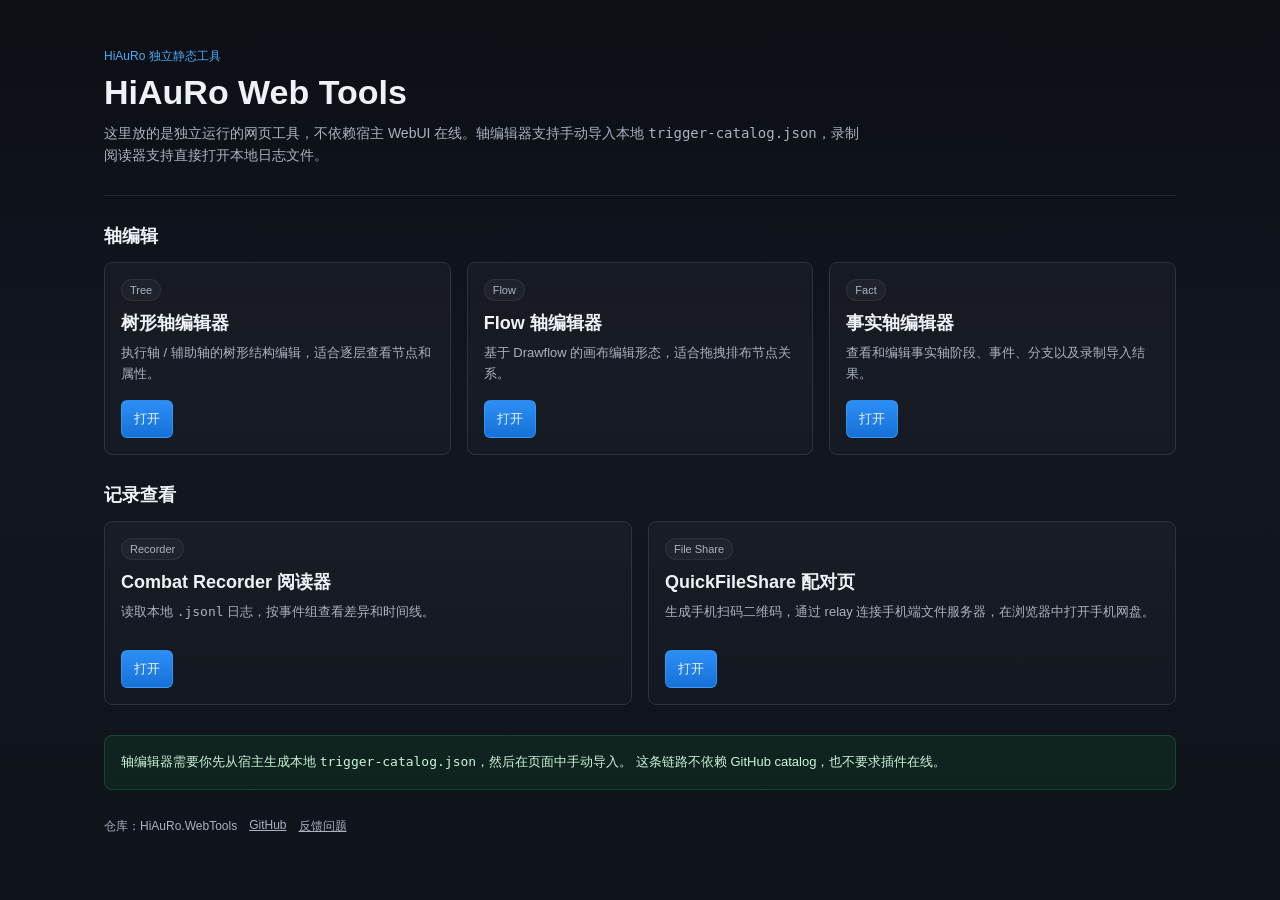
==== index.html @ 72754157 "Add QuickFileShare pairing page" ====
<!DOCTYPE html>
<html lang="zh-CN">
<head>
<meta charset="UTF-8">
<meta name="viewport" content="width=device-width, initial-scale=1.0">
<title>HiAuRo Web Tools</title>
<link rel="icon" href="data:,">
<style>
  :root {
    --bg: #0f1115;
    --panel: #171a21;
    --panel2: #1f2430;
    --bd: #2b3242;
    --tx: #eef2f7;
    --tx2: #a8b2c1;
    --accent: #4dabf7;
    --accent2: #7c4dff;
    --ok: #30d158;
  }
  * { box-sizing: border-box; }
  body {
    margin: 0;
    font-family: "Segoe UI", "Microsoft YaHei", sans-serif;
    background: linear-gradient(180deg, #0c0f14, #121620 45%, #0f131a);
    color: var(--tx);
  }
  .page {
    min-height: 100vh;
    max-width: 1120px;
    margin: 0 auto;
    padding: 40px 24px 32px;
  }
  .hero {
    padding: 8px 0 28px;
    border-bottom: 1px solid rgba(255,255,255,0.08);
    margin-bottom: 28px;
  }
  .eyebrow {
    color: var(--accent);
    font-size: 12px;
    margin-bottom: 8px;
  }
  h1 {
    margin: 0 0 10px;
    font-size: 34px;
    font-weight: 650;
  }
  .sub {
    color: var(--tx2);
    max-width: 760px;
    line-height: 1.6;
    font-size: 14px;
  }
  .section {
    margin-top: 28px;
  }
  .section h2 {
    margin: 0 0 14px;
    font-size: 18px;
    font-weight: 600;
  }
  .grid {
    display: grid;
    grid-template-columns: repeat(auto-fit, minmax(240px, 1fr));
    gap: 16px;
  }
  .card {
    background: linear-gradient(180deg, rgba(255,255,255,0.03), rgba(255,255,255,0.015));
    border: 1px solid var(--bd);
    border-radius: 8px;
    padding: 16px;
    min-height: 184px;
    display: flex;
    flex-direction: column;
    justify-content: space-between;
  }
  .tag {
    display: inline-block;
    font-size: 11px;
    color: var(--tx2);
    background: rgba(255,255,255,0.04);
    border: 1px solid rgba(255,255,255,0.06);
    border-radius: 999px;
    padding: 4px 8px;
    margin-bottom: 10px;
  }
  .title {
    font-size: 18px;
    font-weight: 600;
    margin-bottom: 8px;
  }
  .desc {
    font-size: 13px;
    color: var(--tx2);
    line-height: 1.6;
  }
  .actions {
    display: flex;
    gap: 10px;
    margin-top: 16px;
  }
  .btn {
    appearance: none;
    border: 1px solid rgba(255,255,255,0.08);
    background: var(--panel2);
    color: var(--tx);
    border-radius: 6px;
    padding: 9px 12px;
    font-size: 13px;
    text-decoration: none;
    display: inline-flex;
    align-items: center;
    justify-content: center;
  }
  .btn.primary {
    background: linear-gradient(180deg, #2c8ff6, #1671d8);
    border-color: rgba(77,171,247,0.45);
  }
  .hint {
    margin-top: 30px;
    padding: 16px;
    background: rgba(48, 209, 88, 0.08);
    border: 1px solid rgba(48, 209, 88, 0.2);
    border-radius: 8px;
    color: #c8f7d4;
    font-size: 13px;
    line-height: 1.6;
  }
  footer {
    margin-top: 28px;
    color: var(--tx2);
    font-size: 12px;
    display: flex;
    gap: 12px;
    flex-wrap: wrap;
  }
  footer a { color: inherit; }
</style>
</head>
<body>
<div class="page">
  <section class="hero">
    <div class="eyebrow">HiAuRo 独立静态工具</div>
    <h1>HiAuRo Web Tools</h1>
    <div class="sub">
      这里放的是独立运行的网页工具，不依赖宿主 WebUI 在线。轴编辑器支持手动导入本地
      <code>trigger-catalog.json</code>，录制阅读器支持直接打开本地日志文件。
    </div>
  </section>

  <section class="section">
    <h2>轴编辑</h2>
    <div class="grid">
      <article class="card">
        <div>
          <div class="tag">Tree</div>
          <div class="title">树形轴编辑器</div>
          <div class="desc">执行轴 / 辅助轴的树形结构编辑，适合逐层查看节点和属性。</div>
        </div>
        <div class="actions">
          <a class="btn primary" href="./editor.html">打开</a>
        </div>
      </article>

      <article class="card">
        <div>
          <div class="tag">Flow</div>
          <div class="title">Flow 轴编辑器</div>
          <div class="desc">基于 Drawflow 的画布编辑形态，适合拖拽排布节点关系。</div>
        </div>
        <div class="actions">
          <a class="btn primary" href="./axflow-editor.html">打开</a>
        </div>
      </article>

      <article class="card">
        <div>
          <div class="tag">Fact</div>
          <div class="title">事实轴编辑器</div>
          <div class="desc">查看和编辑事实轴阶段、事件、分支以及录制导入结果。</div>
        </div>
        <div class="actions">
          <a class="btn primary" href="./fact-editor.html">打开</a>
        </div>
      </article>
    </div>
  </section>

  <section class="section">
    <h2>记录查看</h2>
    <div class="grid">
      <article class="card">
        <div>
          <div class="tag">Recorder</div>
          <div class="title">Combat Recorder 阅读器</div>
          <div class="desc">读取本地 <code>.jsonl</code> 日志，按事件组查看差异和时间线。</div>
        </div>
        <div class="actions">
          <a class="btn primary" href="./combat-recorder.html">打开</a>
        </div>
      </article>


      <article class="card">
        <div>
          <div class="tag">File Share</div>
          <div class="title">QuickFileShare 配对页</div>
          <div class="desc">生成手机扫码二维码，通过 relay 连接手机端文件服务器，在浏览器中打开手机网盘。</div>
        </div>
        <div class="actions">
          <a class="btn primary" href="./quickfileshare.html">打开</a>
        </div>
      </article>
    </div>
  </section>

  <div class="hint">
    轴编辑器需要你先从宿主生成本地 <code>trigger-catalog.json</code>，然后在页面中手动导入。
    这条链路不依赖 GitHub catalog，也不要求插件在线。
  </div>

  <footer>
    <span>仓库：HiAuRo.WebTools</span>
    <a href="https://github.com/denghaoxuan991876906/HiAuRo.WebTools">GitHub</a>
    <a href="https://github.com/denghaoxuan991876906/HiAuRo.WebTools/issues">反馈问题</a>
  </footer>
</div>
</body>
</html>
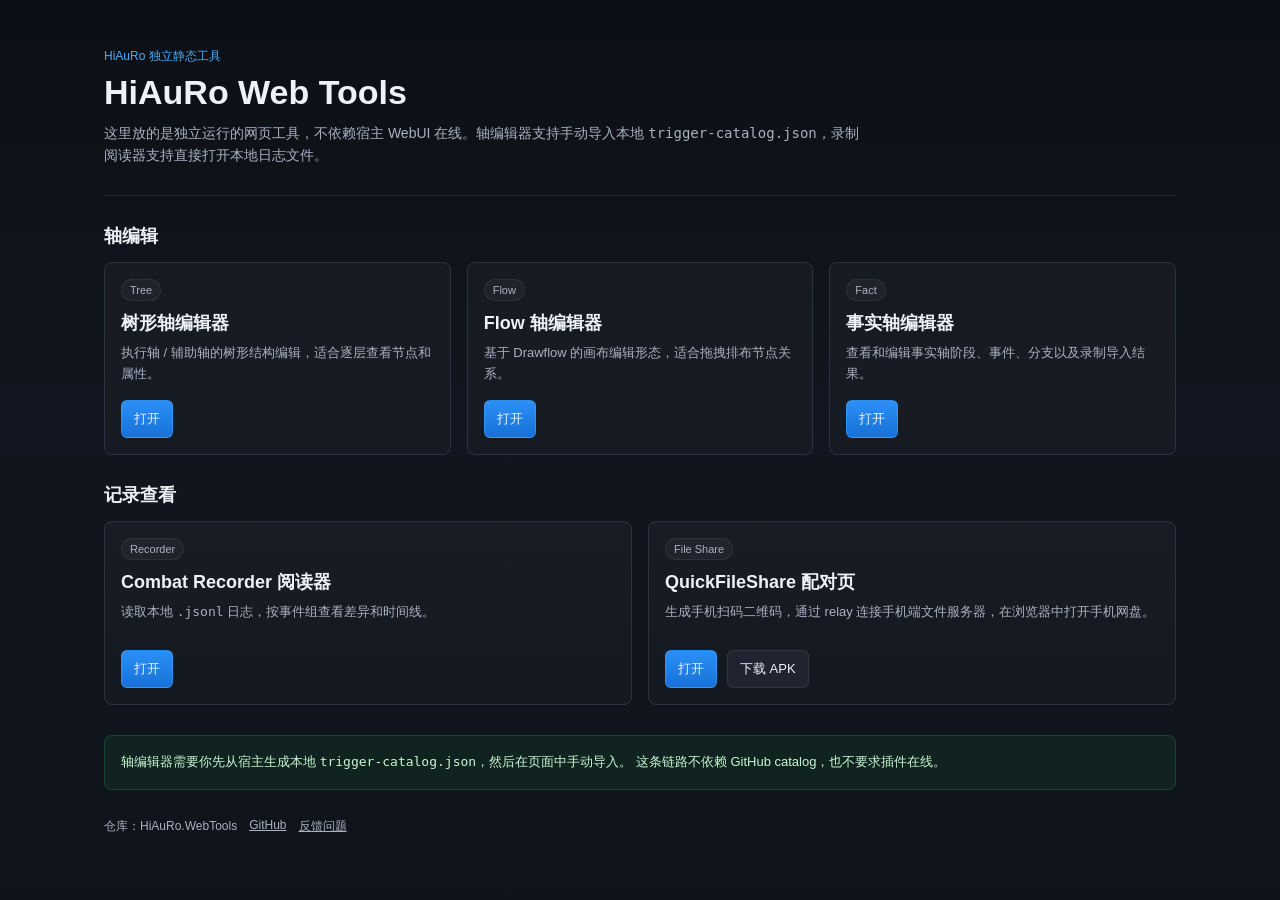
==== commit 50708baa: "Add QuickFileShare APK download" ====
--- a/index.html
+++ b/index.html
@@ -209,6 +209,7 @@
         </div>
         <div class="actions">
           <a class="btn primary" href="./quickfileshare.html">打开</a>
+          <a class="btn" href="./downloads/quickfileshare-agent.apk" download>下载 APK</a>
         </div>
       </article>
     </div>
